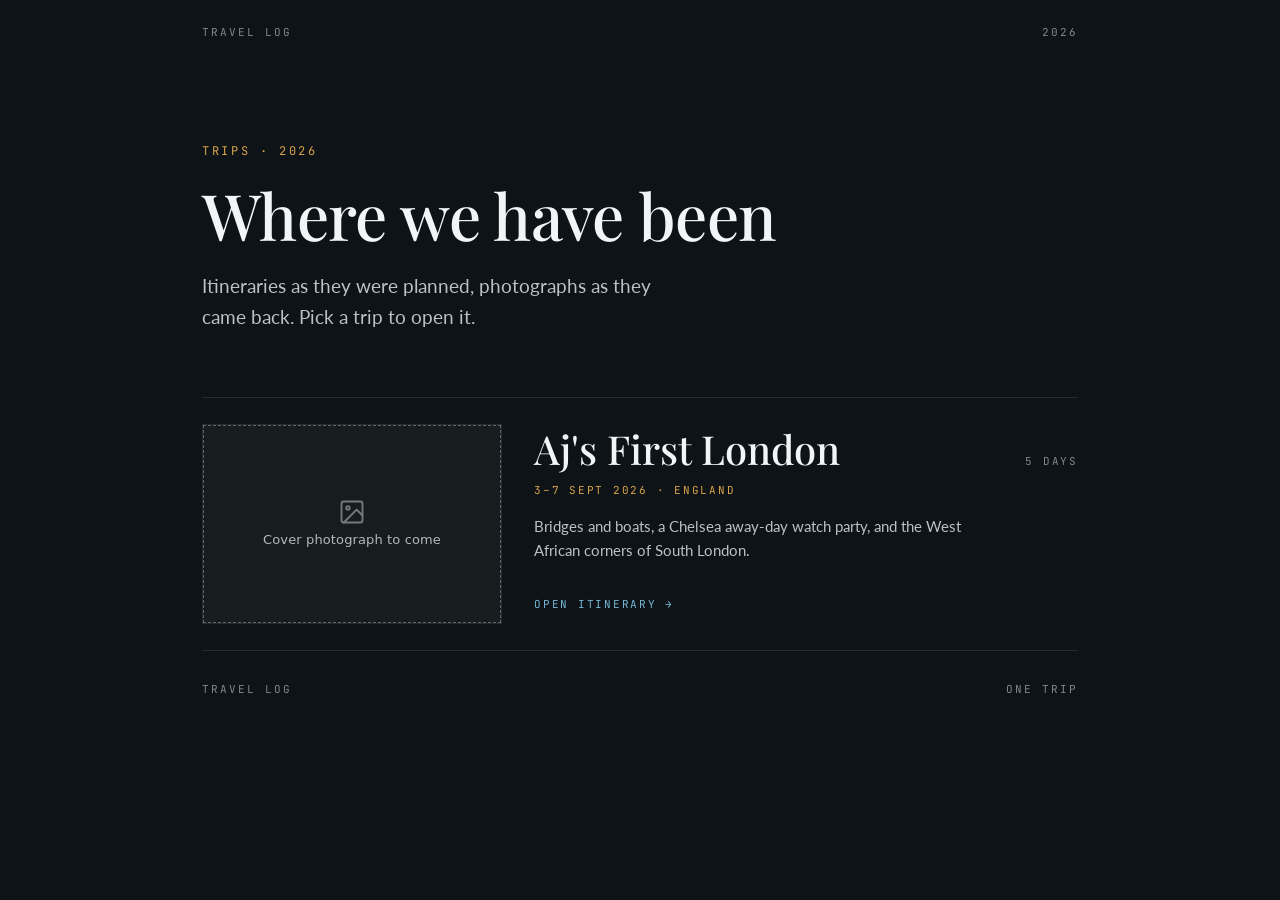
==== index.html @ f4da1992 "Travel Log: standalone site built from the Claude Design handoff Rebuilds Travel Log.dc.html as plai" ====
<!DOCTYPE html>
<html lang="en">
<head>
<meta charset="utf-8">
<meta name="viewport" content="width=device-width, initial-scale=1">
<title>Travel Log</title>
<meta name="description" content="Itineraries as they were planned, photographs as they came back.">

<meta property="og:type" content="website">
<meta property="og:title" content="Travel Log">
<meta property="og:description" content="Itineraries as they were planned, photographs as they came back.">
<meta name="twitter:card" content="summary_large_image">
<meta name="theme-color" content="#0e1317">

<link rel="preconnect" href="https://fonts.googleapis.com">
<link rel="preconnect" href="https://fonts.gstatic.com" crossorigin>
<link href="https://fonts.googleapis.com/css2?family=Playfair+Display:wght@400;500&family=Lato:wght@400;700&family=JetBrains+Mono:wght@400;500&display=swap" rel="stylesheet">
<link rel="stylesheet" href="assets/styles.css">
</head>
<body>

<div class="page">
  <div class="shell">

    <header class="topbar">
      <a class="topbar-home" href="#/">Travel log</a>
      <div>2026</div>
    </header>

    <main id="view">
      <noscript>
        <div class="noscript">
          <h1>Travel Log</h1>
          <p>This travel log needs JavaScript switched on to show the itineraries and photographs.</p>
        </div>
      </noscript>
    </main>

  </div>

  <div id="lightbox"></div>
</div>

<script src="data/trips.js"></script>
<script src="assets/app.js"></script>
</body>
</html>
---- assets/styles.css ----
/* ===========================================================================
   Travel Log — dark editorial
   Values transcribed from the Claude Design source (Travel Log.dc.html).
   =========================================================================== */

:root {
  --accent: #d8a34a;   /* amber — swap for #74b6d4 / #c98a7a / #8fae7a */
  --cols: 4;           /* photo grid columns */
  --pad: 26px;         /* day-row density: 26px airy, 16px compact */

  --ink:        #e8ecef;
  --ink-bright: #f2f5f7;
  --ink-soft:   #b9c2c9;
  --ink-mute:   #98a2aa;
  --ink-faint:  #7d888f;
  --ink-dim:    #6b757c;
  --ink-dimmer: #5b656c;
  --link:       #74b6d4;
  --rule:       #232b33;
  --rule-soft:  #1d242b;
  --bg:         #0e1317;
  --bg-raised:  #121820;

  --mono: 'JetBrains Mono', ui-monospace, SFMono-Regular, Menlo, monospace;
  --serif: 'Playfair Display', Georgia, 'Times New Roman', serif;
  --sans: Lato, 'Helvetica Neue', Helvetica, Arial, sans-serif;
}

* { box-sizing: border-box; }

html, body { margin: 0; padding: 0; background: var(--bg); }

body {
  -webkit-font-smoothing: antialiased;
  color: var(--ink);
  font-family: var(--sans);
  font-size: 17px;
  line-height: 1.6;
  text-wrap: pretty;
}

a { color: var(--link); text-decoration: none; }
a:hover { color: #a5d3e6; }

:focus-visible { outline: 2px solid var(--link); outline-offset: 3px; }

.page { min-height: 100vh; }
.shell { max-width: 940px; margin: 0 auto; padding: 0 32px; }

/* --- shared type ---------------------------------------------------------- */

.mono {
  font-family: var(--mono);
  letter-spacing: 0.18em;
  text-transform: uppercase;
}

.eyebrow {
  font-family: var(--mono);
  font-size: 12px;
  letter-spacing: 0.22em;
  text-transform: uppercase;
  color: var(--accent);
}

.display {
  margin: 0;
  font-family: var(--serif);
  font-weight: 500;
  line-height: 1.05;
  letter-spacing: -0.01em;
  color: var(--ink-bright);
}

.strip {
  display: flex;
  justify-content: space-between;
  align-items: baseline;
  gap: 24px;
  font-family: var(--mono);
  font-size: 11px;
  letter-spacing: 0.18em;
  text-transform: uppercase;
  color: var(--ink-faint);
}

/* --- top bar -------------------------------------------------------------- */

.topbar {
  display: flex;
  justify-content: space-between;
  align-items: baseline;
  padding: 24px 0;
  font-family: var(--mono);
  font-size: 11px;
  letter-spacing: 0.18em;
  text-transform: uppercase;
  color: var(--ink-faint);
}

.topbar-home { color: var(--ink-faint); cursor: pointer; }
.topbar-home:hover { color: var(--accent); }

.noscript { padding: 76px 0; }
.noscript h1 { font-family: var(--serif); font-weight: 500; font-size: 48px; color: var(--ink-bright); }

/* =====================================================================
   INDEX
   ===================================================================== */

.index-hero { padding: 76px 0 64px; }
.index-hero h1 { margin: 20px 0 0; font-size: 64px; }
.index-hero p {
  margin: 22px 0 0;
  font-size: 19px;
  line-height: 1.65;
  max-width: 44ch;
  color: var(--ink-soft);
}

.trip-card {
  display: grid;
  grid-template-columns: 300px 1fr;
  gap: 32px;
  padding: 26px 0;
  border-top: 1px solid var(--rule);
  cursor: pointer;
  color: inherit;
}
.trip-card:hover { background: var(--bg-raised); color: inherit; }

.trip-card-cover {
  position: relative;
  aspect-ratio: 3 / 2;
  min-width: 0;
  overflow: hidden;
  border: 1px solid var(--rule);
}

.trip-card-body {
  display: flex;
  flex-direction: column;
  justify-content: space-between;
  gap: 22px;
  padding: 4px 0 10px;
}

.trip-card-head {
  display: flex;
  justify-content: space-between;
  align-items: baseline;
  gap: 24px;
}
.trip-card-head h2 { margin: 0; font-size: 40px; letter-spacing: 0; }

.trip-card-length {
  font-family: var(--mono);
  font-size: 11px;
  letter-spacing: 0.16em;
  text-transform: uppercase;
  color: var(--ink-faint);
  white-space: nowrap;
}

.trip-card-dates {
  margin-top: 12px;
  font-family: var(--mono);
  font-size: 11px;
  letter-spacing: 0.16em;
  text-transform: uppercase;
  color: var(--accent);
}

.trip-card-blurb {
  margin: 14px 0 0;
  font-size: 15px;
  line-height: 1.6;
  max-width: 48ch;
  color: var(--ink-soft);
}

.trip-card-open {
  font-family: var(--mono);
  font-size: 11px;
  letter-spacing: 0.16em;
  text-transform: uppercase;
  color: var(--link);
}

.index-footer { padding: 30px 0 56px; border-top: 1px solid var(--rule); }

/* =====================================================================
   TRIP
   ===================================================================== */

.back {
  display: inline-block;
  margin-top: 26px;
  font-family: var(--mono);
  font-size: 11px;
  letter-spacing: 0.16em;
  text-transform: uppercase;
  color: var(--ink-faint);
  cursor: pointer;
}
.back:hover { color: var(--link); }

.trip-hero { padding: 60px 0 54px; }
.trip-hero .eyebrow { font-size: 13px; }
.trip-hero h1 { margin: 22px 0 0; font-size: 64px; }
.trip-hero p {
  margin: 24px 0 0;
  font-size: 19px;
  line-height: 1.65;
  max-width: 44ch;
  color: var(--ink-soft);
}

/* --- info grid ------------------------------------------------------------ */

.info-grid {
  display: grid;
  grid-template-columns: 1fr 1fr;
  border: 1px solid var(--rule);
  background: var(--bg-raised);
}

.info-cell { padding: 22px 24px 24px; }
.info-cell:nth-child(odd) { border-right: 1px solid var(--rule); }
.info-cell:nth-child(1),
.info-cell:nth-child(2) { border-bottom: 1px solid var(--rule); }

.info-label {
  font-family: var(--mono);
  font-size: 11px;
  letter-spacing: 0.18em;
  text-transform: uppercase;
  color: var(--ink-faint);
}
.info-value { margin-top: 10px; font-size: 17px; font-weight: 700; color: var(--ink-bright); }
.info-detail { margin-top: 6px; font-size: 14.5px; line-height: 1.55; color: var(--ink-mute); }

/* --- callouts ------------------------------------------------------------- */

.callout {
  display: grid;
  grid-template-columns: 44px 1fr;
  gap: 8px;
  margin-top: 14px;
  padding: 20px 24px 22px;
}
.callout:first-of-type { margin-top: 26px; }

.callout-mark { font-family: var(--mono); }
.callout-text { font-size: 16px; line-height: 1.6; color: #d9dfe4; }
.callout-text strong { color: var(--ink-bright); }

.callout--fix { border: 1px solid #4a3a14; background: #1e1809; }
.callout--fix .callout-mark { font-size: 12px; letter-spacing: 0.14em; color: var(--accent); padding-top: 3px; }

.callout--note { border: 1px solid #23414c; background: #0d1a20; }
.callout--note .callout-mark { font-size: 15px; color: var(--link); padding-top: 1px; }

.callout--warn { border: 1px solid #43262a; background: #1c1214; }
.callout--warn .callout-mark { font-size: 15px; color: #d98a86; padding-top: 1px; }

/* --- day nav -------------------------------------------------------------- */

.day-nav {
  display: flex;
  flex-wrap: wrap;
  gap: 12px 44px;
  margin: 56px 0 0;
  padding: 22px 0;
  border-top: 1px solid var(--rule);
  border-bottom: 1px solid var(--rule);
}

.day-nav a { text-decoration: none; }
.day-nav a:hover { color: var(--link); }

.day-nav-label {
  font-family: var(--mono);
  font-size: 12px;
  letter-spacing: 0.16em;
  text-transform: uppercase;
  color: var(--ink-faint);
}
.day-nav-title { margin-top: 5px; font-size: 16px; font-weight: 700; color: var(--ink); }

.day-nav-item--pending { cursor: default; }
.day-nav-item--pending .day-nav-label { color: var(--ink-dimmer); }
.day-nav-item--pending .day-nav-title { color: var(--ink-dim); }

/* --- a written day -------------------------------------------------------- */

.day { padding: 64px 0 0; scroll-margin-top: 24px; }

.day-head {
  display: flex;
  justify-content: space-between;
  align-items: baseline;
  gap: 24px;
  font-family: var(--mono);
  font-size: 13px;
  letter-spacing: 0.16em;
  text-transform: uppercase;
}
.day-counter { color: var(--accent); }
.day-date { color: var(--ink-faint); letter-spacing: 0.08em; text-transform: none; }

.day h2 { margin: 16px 0 0; font-family: var(--serif); font-weight: 500; font-size: 42px; line-height: 1.1; color: var(--ink-bright); }
.day-lede { margin: 18px 0 0; font-size: 17px; line-height: 1.65; max-width: 46ch; color: var(--ink-soft); }

.day-rows { margin-top: 22px; }

.row {
  display: grid;
  grid-template-columns: 88px 1fr;
  gap: 28px;
  padding: var(--pad) 0;
  border-top: 1px solid var(--rule-soft);
}
.row:last-child { border-bottom: 1px solid var(--rule-soft); }

.row-time {
  font-family: var(--mono);
  font-size: 14px;
  line-height: 1.35;
  color: var(--link);
  padding-top: 3px;
}
.row-title { font-size: 18px; font-weight: 700; color: var(--ink-bright); }
.row-body { margin-top: 10px; font-size: 16px; line-height: 1.6; color: var(--ink-soft); }
.row-address { margin-top: 12px; font-family: var(--mono); font-size: 14px; color: var(--ink-faint); }

.chip {
  display: inline-block;
  margin-right: 10px;
  padding: 3px 8px;
  border-radius: 3px;
  font-family: var(--mono);
  font-size: 11px;
  letter-spacing: 0.12em;
  text-transform: uppercase;
  vertical-align: 2px;
}
.chip:has(+ .chip) { margin-right: 8px; }

.chip--grey  { background: #1c2329; color: #9aa4ab; }
.chip--blue  { background: #12222b; color: var(--link); }
.chip--amber { background: #221b0e; color: var(--accent); }

/* --- days still to come --------------------------------------------------- */

.day--pending { padding: 64px 0 40px; }
.day--pending .day-counter { color: var(--ink-faint); }
.day--pending h2 { color: var(--ink-dim); }
.day--pending .day-lede { color: var(--ink-faint); }

/* --- photographs ---------------------------------------------------------- */

.photos-intro { padding: 40px 0 34px; border-top: 1px solid var(--rule); }
.photos-intro h2 { margin: 16px 0 0; font-family: var(--serif); font-weight: 500; font-size: 42px; line-height: 1.05; color: var(--ink-bright); }
.photos-intro p { margin: 14px 0 0; font-size: 16px; line-height: 1.6; max-width: 46ch; color: var(--ink-soft); }

.photo-grid {
  display: grid;
  grid-template-columns: repeat(var(--cols), minmax(0, 1fr));
  gap: 12px;
  padding-bottom: 44px;
}

.photo-cell {
  position: relative;
  aspect-ratio: 1 / 1;
  min-width: 0;
  overflow: hidden;
  border: 1px solid var(--rule);
}

.trip-footer { padding: 28px 0 56px; border-top: 1px solid var(--rule); }

/* =====================================================================
   FRAMES — filled and empty
   The empty state reproduces <image-slot>'s placeholder: a soft grey
   wash, a dashed ring in the inherited text colour, a picture glyph and
   a caption.
   ===================================================================== */

.frame { position: absolute; inset: 0; overflow: hidden; background: rgba(127, 127, 127, 0.08); }

.frame img {
  width: 100%;
  height: 100%;
  object-fit: cover;
  display: block;
}

.frame--filled { cursor: zoom-in; }

.frame-ring {
  position: absolute;
  inset: 0;
  pointer-events: none;
  border: 1.5px dashed currentColor;
  opacity: 0.35;
}

.frame-empty {
  position: absolute;
  inset: 0;
  display: flex;
  flex-direction: column;
  align-items: center;
  justify-content: center;
  gap: 6px;
  text-align: center;
  padding: 12px;
  user-select: none;
  font: 13px/1.3 system-ui, -apple-system, sans-serif;
}
.frame-empty svg { opacity: 0.45; }
.frame-empty .cap { max-width: 90%; font-weight: 500; letter-spacing: 0.01em; opacity: 0.75; }

/* =====================================================================
   LIGHTBOX
   ===================================================================== */

@keyframes lbin { from { opacity: 0 } to { opacity: 1 } }
@keyframes lbphoto { from { opacity: 0; transform: scale(0.985) } to { opacity: 1; transform: none } }

.lb {
  position: fixed;
  inset: 0;
  z-index: 80;
  background: #080b0dfa;
  display: grid;
  /* minmax(0, 1fr), not 1fr: a plain 1fr track keeps an automatic minimum
     and grows to fit an oversized photograph, so nothing ever clamps. */
  grid-template-rows: minmax(0, 1fr) auto;
  animation: lbin 0.2s ease-out;
}

.lb-stage {
  position: relative;
  display: grid;
  place-items: center;
  padding: 56px 84px 20px;
  min-height: 0;
}

/* The holder takes the full stage area on purpose: a percentage max-height
   on the photograph only resolves against a parent with a definite height.
   With an auto-height wrapper a tall portrait photograph ignores the clamp
   and spills over the caption bar. */
.lb-holder {
  display: grid;
  place-items: center;
  width: 100%;
  height: 100%;
  min-height: 0;
}

.lb-holder img {
  max-width: 100%;
  max-height: 100%;
  /* A grid item's automatic minimum size is its intrinsic size, and that
     beats max-height — without these a tall photograph renders full height. */
  min-width: 0;
  min-height: 0;
  object-fit: contain;
  display: block;
  box-shadow: 0 30px 90px rgba(0, 0, 0, 0.6);
  animation: lbphoto 0.28s ease-out;
}

.lb-nav {
  position: absolute;
  top: 50%;
  transform: translateY(-50%);
  width: 52px;
  height: 52px;
  display: grid;
  place-items: center;
  background: none;
  border: 0;
  cursor: pointer;
  color: #c8d0d6;
  opacity: 0.6;
}
.lb-nav:hover { opacity: 1; }
.lb-prev { left: 18px; }
.lb-next { right: 18px; }

.lb-close {
  position: absolute;
  right: 22px;
  top: 18px;
  width: 40px;
  height: 40px;
  display: grid;
  place-items: center;
  background: none;
  border: 0;
  cursor: pointer;
  color: #c8d0d6;
  opacity: 0.6;
  font-family: var(--sans);
  font-size: 22px;
  line-height: 1;
}
.lb-close:hover { opacity: 1; }

.lb-bar {
  display: flex;
  justify-content: space-between;
  align-items: baseline;
  gap: 24px;
  padding: 0 84px 40px;
  font-family: var(--mono);
  font-size: 11px;
  letter-spacing: 0.18em;
  text-transform: uppercase;
}
.lb-caption { color: #c8d0d6; }
.lb-counter { color: var(--ink-faint); letter-spacing: 0.14em; }

body.lb-open { overflow: hidden; }

/* =====================================================================
   NARROWER SCREENS
   The design was drawn at 940px. Below that the same language holds —
   the type steps down and the two-column blocks stack.
   ===================================================================== */

@media (max-width: 900px) {
  .shell { padding: 0 24px; }

  .index-hero h1,
  .trip-hero h1 { font-size: 48px; }

  .trip-card { grid-template-columns: 260px 1fr; gap: 24px; }
  .trip-card-head h2 { font-size: 32px; }

  .day h2, .photos-intro h2 { font-size: 34px; }
  .day-nav { gap: 12px 32px; }
}

@media (max-width: 720px) {
  body { font-size: 16px; }

  .index-hero { padding: 56px 0 44px; }
  .index-hero h1,
  .trip-hero h1 { font-size: 38px; }
  .index-hero p,
  .trip-hero p { font-size: 17px; }

  .trip-card { grid-template-columns: 1fr; gap: 18px; }
  .trip-card-head { flex-direction: column; align-items: flex-start; gap: 8px; }
  .trip-card-head h2 { font-size: 30px; }

  .trip-hero { padding: 44px 0 40px; }

  .info-grid { grid-template-columns: 1fr; }
  .info-cell { border-right: 0 !important; border-bottom: 1px solid var(--rule); }
  .info-cell:last-child { border-bottom: 0; }

  .callout { grid-template-columns: 28px 1fr; padding: 18px 18px 20px; }

  .day { padding: 48px 0 0; }
  .day h2, .photos-intro h2 { font-size: 28px; }

  .row { grid-template-columns: 1fr; gap: 10px; }
  .row-time { padding-top: 0; }

  .photo-grid { grid-template-columns: repeat(2, minmax(0, 1fr)); }

  .lb-stage { padding: 56px 20px 16px; }
  .lb-bar { padding: 0 20px 28px; }
  .lb-prev { left: 2px; }
  .lb-next { right: 2px; }
}

@media (prefers-reduced-motion: reduce) {
  .lb, .lb-holder img { animation: none; }
  * { scroll-behavior: auto !important; }
}
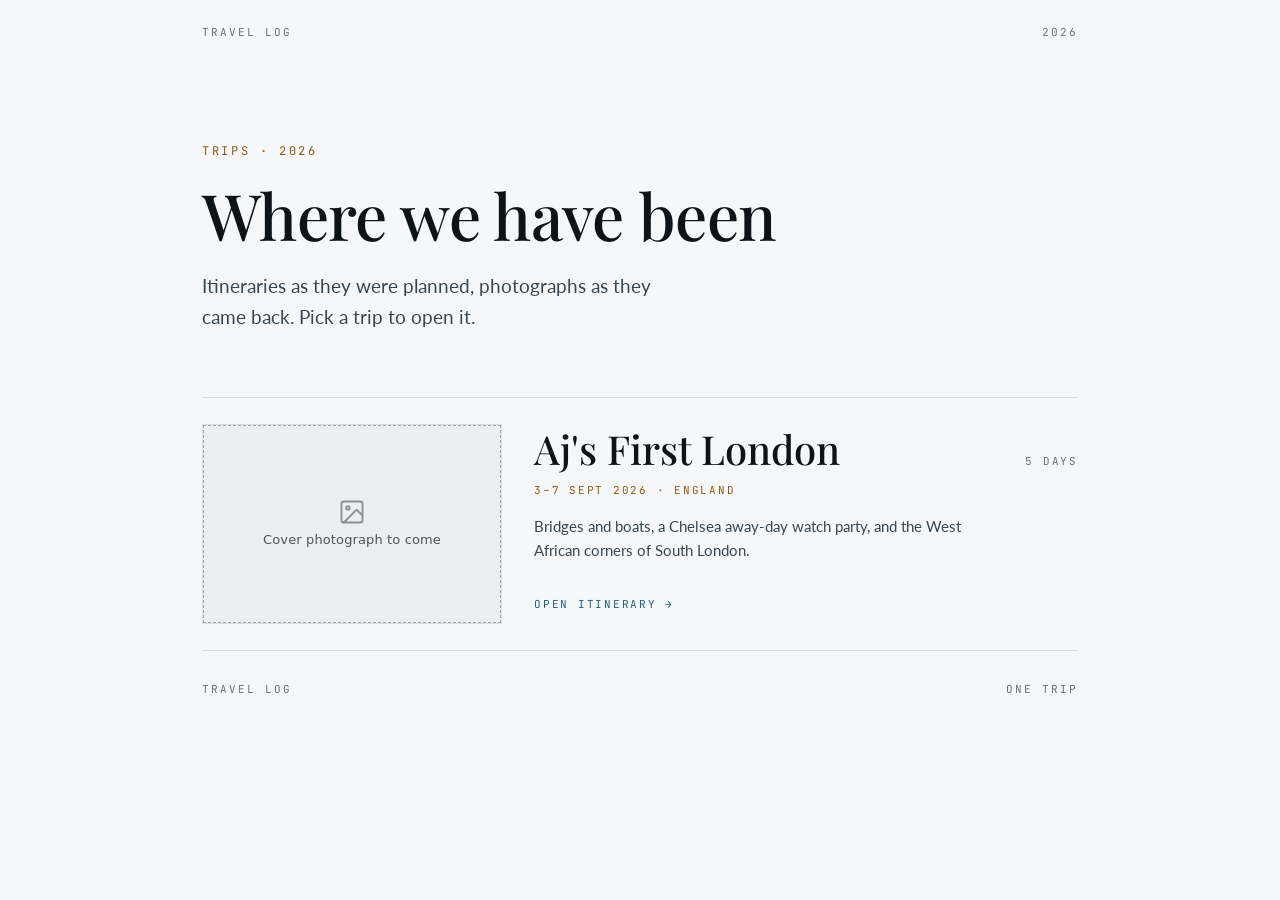
==== commit 20a30b4c: "Travel Log: follow the reader's system colour scheme The site was dark only, which reads harshly on " ====
--- a/index.html
+++ b/index.html
@@ -10,7 +10,8 @@
 <meta property="og:title" content="Travel Log">
 <meta property="og:description" content="Itineraries as they were planned, photographs as they came back.">
 <meta name="twitter:card" content="summary_large_image">
-<meta name="theme-color" content="#0e1317">
+<meta name="theme-color" content="#f5f7f8" media="(prefers-color-scheme: light)">
+<meta name="theme-color" content="#0e1317" media="(prefers-color-scheme: dark)">
 
 <link rel="preconnect" href="https://fonts.googleapis.com">
 <link rel="preconnect" href="https://fonts.gstatic.com" crossorigin>
--- a/assets/styles.css
+++ b/assets/styles.css
@@ -1,29 +1,92 @@
 /* ===========================================================================
-   Travel Log — dark editorial
+   Travel Log — editorial, in daylight and after dark
    Values transcribed from the Claude Design source (Travel Log.dc.html).
+
+   THEME
+   The page follows the reader's system setting: :root carries the light
+   palette, and the prefers-color-scheme block below restates the same token
+   names in the original dark values. Nothing outside these two blocks names
+   a colour directly — style through the tokens and both themes stay in step.
    =========================================================================== */
 
 :root {
-  --accent: #d8a34a;   /* amber — swap for #74b6d4 / #c98a7a / #8fae7a */
+  color-scheme: light dark;
+
   --cols: 4;           /* photo grid columns */
   --pad: 26px;         /* day-row density: 26px airy, 16px compact */
-
-  --ink:        #e8ecef;
-  --ink-bright: #f2f5f7;
-  --ink-soft:   #b9c2c9;
-  --ink-mute:   #98a2aa;
-  --ink-faint:  #7d888f;
-  --ink-dim:    #6b757c;
-  --ink-dimmer: #5b656c;
-  --link:       #74b6d4;
-  --rule:       #232b33;
-  --rule-soft:  #1d242b;
-  --bg:         #0e1317;
-  --bg-raised:  #121820;
 
   --mono: 'JetBrains Mono', ui-monospace, SFMono-Regular, Menlo, monospace;
   --serif: 'Playfair Display', Georgia, 'Times New Roman', serif;
   --sans: Lato, 'Helvetica Neue', Helvetica, Arial, sans-serif;
+
+  /* The lightbox keeps its own near-black ground in both themes — a
+     photograph is judged against dark, whatever the rest of the page is. */
+  --lb-ground:  #080b0dfa;
+  --lb-fg:      #c8d0d6;
+  --lb-fg-dim:  #8b959c;
+
+  /* ---- light: printed paper, cool neutral, ink-on-stock ---- */
+  --accent:     #8a5d18;   /* amber, darkened to hold on paper */
+  --ink:        #1a2126;
+  --ink-bright: #0d1317;
+  --ink-soft:   #3a464f;
+  --ink-mute:   #4f5c65;
+  --ink-faint:  #64717a;
+  --ink-dim:    #77838b;
+  --ink-dimmer: #8c979e;
+  --link:       #1d6484;
+  --link-hover: #124f6b;
+  --rule:       #d7dee2;
+  --rule-soft:  #e6ebee;
+  --bg:         #f5f7f8;
+  --bg-raised:  #ffffff;
+
+  --callout-fg:      #3a464f;
+  --callout-fix-bg:  #fbf6e8;
+  --callout-fix-rule:#e3d3a4;
+  --callout-note-bg: #eef6fa;
+  --callout-note-rule:#bcd7e2;
+  --callout-warn-bg: #fcefee;
+  --callout-warn-rule:#e6c6c3;
+  --callout-warn-mark:#a4423b;
+
+  --chip-grey-bg:  #e5eaed;
+  --chip-grey-fg:  #56636b;
+  --chip-blue-bg:  #e0eef5;
+  --chip-amber-bg: #f7edd9;
+}
+
+@media (prefers-color-scheme: dark) {
+  :root {
+    --accent:     #d8a34a;   /* amber — swap for #74b6d4 / #c98a7a / #8fae7a */
+    --ink:        #e8ecef;
+    --ink-bright: #f2f5f7;
+    --ink-soft:   #b9c2c9;
+    --ink-mute:   #98a2aa;
+    --ink-faint:  #7d888f;
+    --ink-dim:    #6b757c;
+    --ink-dimmer: #5b656c;
+    --link:       #74b6d4;
+    --link-hover: #a5d3e6;
+    --rule:       #232b33;
+    --rule-soft:  #1d242b;
+    --bg:         #0e1317;
+    --bg-raised:  #121820;
+
+    --callout-fg:      #d9dfe4;
+    --callout-fix-bg:  #1e1809;
+    --callout-fix-rule:#4a3a14;
+    --callout-note-bg: #0d1a20;
+    --callout-note-rule:#23414c;
+    --callout-warn-bg: #1c1214;
+    --callout-warn-rule:#43262a;
+    --callout-warn-mark:#d98a86;
+
+    --chip-grey-bg:  #1c2329;
+    --chip-grey-fg:  #9aa4ab;
+    --chip-blue-bg:  #12222b;
+    --chip-amber-bg: #221b0e;
+  }
 }
 
 * { box-sizing: border-box; }
@@ -40,7 +103,7 @@
 }
 
 a { color: var(--link); text-decoration: none; }
-a:hover { color: #a5d3e6; }
+a:hover { color: var(--link-hover); }
 
 :focus-visible { outline: 2px solid var(--link); outline-offset: 3px; }
 
@@ -226,9 +289,13 @@
 }
 
 .info-cell { padding: 22px 24px 24px; }
-.info-cell:nth-child(odd) { border-right: 1px solid var(--rule); }
-.info-cell:nth-child(1),
-.info-cell:nth-child(2) { border-bottom: 1px solid var(--rule); }
+.info-cell:nth-child(odd):not(:last-child) { border-right: 1px solid var(--rule); }
+.info-cell:not(:nth-last-child(-n+2)) { border-bottom: 1px solid var(--rule); }
+/* an odd number of cells: the last one spans the full row instead of leaving a gap */
+.info-cell:last-child:nth-child(odd) {
+  grid-column: 1 / -1;
+  border-top: 1px solid var(--rule);
+}
 
 .info-label {
   font-family: var(--mono);
@@ -252,17 +319,17 @@
 .callout:first-of-type { margin-top: 26px; }
 
 .callout-mark { font-family: var(--mono); }
-.callout-text { font-size: 16px; line-height: 1.6; color: #d9dfe4; }
+.callout-text { font-size: 16px; line-height: 1.6; color: var(--callout-fg); }
 .callout-text strong { color: var(--ink-bright); }
 
-.callout--fix { border: 1px solid #4a3a14; background: #1e1809; }
+.callout--fix { border: 1px solid var(--callout-fix-rule); background: var(--callout-fix-bg); }
 .callout--fix .callout-mark { font-size: 12px; letter-spacing: 0.14em; color: var(--accent); padding-top: 3px; }
 
-.callout--note { border: 1px solid #23414c; background: #0d1a20; }
+.callout--note { border: 1px solid var(--callout-note-rule); background: var(--callout-note-bg); }
 .callout--note .callout-mark { font-size: 15px; color: var(--link); padding-top: 1px; }
 
-.callout--warn { border: 1px solid #43262a; background: #1c1214; }
-.callout--warn .callout-mark { font-size: 15px; color: #d98a86; padding-top: 1px; }
+.callout--warn { border: 1px solid var(--callout-warn-rule); background: var(--callout-warn-bg); }
+.callout--warn .callout-mark { font-size: 15px; color: var(--callout-warn-mark); padding-top: 1px; }
 
 /* --- day nav -------------------------------------------------------------- */
 
@@ -347,9 +414,9 @@
 }
 .chip:has(+ .chip) { margin-right: 8px; }
 
-.chip--grey  { background: #1c2329; color: #9aa4ab; }
-.chip--blue  { background: #12222b; color: var(--link); }
-.chip--amber { background: #221b0e; color: var(--accent); }
+.chip--grey  { background: var(--chip-grey-bg); color: var(--chip-grey-fg); }
+.chip--blue  { background: var(--chip-blue-bg); color: var(--link); }
+.chip--amber { background: var(--chip-amber-bg); color: var(--accent); }
 
 /* --- days still to come --------------------------------------------------- */
 
@@ -434,7 +501,7 @@
   position: fixed;
   inset: 0;
   z-index: 80;
-  background: #080b0dfa;
+  background: var(--lb-ground);
   display: grid;
   /* minmax(0, 1fr), not 1fr: a plain 1fr track keeps an automatic minimum
      and grows to fit an oversized photograph, so nothing ever clamps. */
@@ -486,7 +553,7 @@
   background: none;
   border: 0;
   cursor: pointer;
-  color: #c8d0d6;
+  color: var(--lb-fg);
   opacity: 0.6;
 }
 .lb-nav:hover { opacity: 1; }
@@ -504,7 +571,7 @@
   background: none;
   border: 0;
   cursor: pointer;
-  color: #c8d0d6;
+  color: var(--lb-fg);
   opacity: 0.6;
   font-family: var(--sans);
   font-size: 22px;
@@ -523,8 +590,8 @@
   letter-spacing: 0.18em;
   text-transform: uppercase;
 }
-.lb-caption { color: #c8d0d6; }
-.lb-counter { color: var(--ink-faint); letter-spacing: 0.14em; }
+.lb-caption { color: var(--lb-fg); }
+.lb-counter { color: var(--lb-fg-dim); letter-spacing: 0.14em; }
 
 body.lb-open { overflow: hidden; }
 
@@ -563,8 +630,12 @@
   .trip-hero { padding: 44px 0 40px; }
 
   .info-grid { grid-template-columns: 1fr; }
-  .info-cell { border-right: 0 !important; border-bottom: 1px solid var(--rule); }
-  .info-cell:last-child { border-bottom: 0; }
+  .info-cell {
+    border-right: 0 !important;
+    border-top: 0 !important;
+    border-bottom: 1px solid var(--rule) !important;
+  }
+  .info-cell:last-child { border-bottom: 0 !important; }
 
   .callout { grid-template-columns: 28px 1fr; padding: 18px 18px 20px; }
 
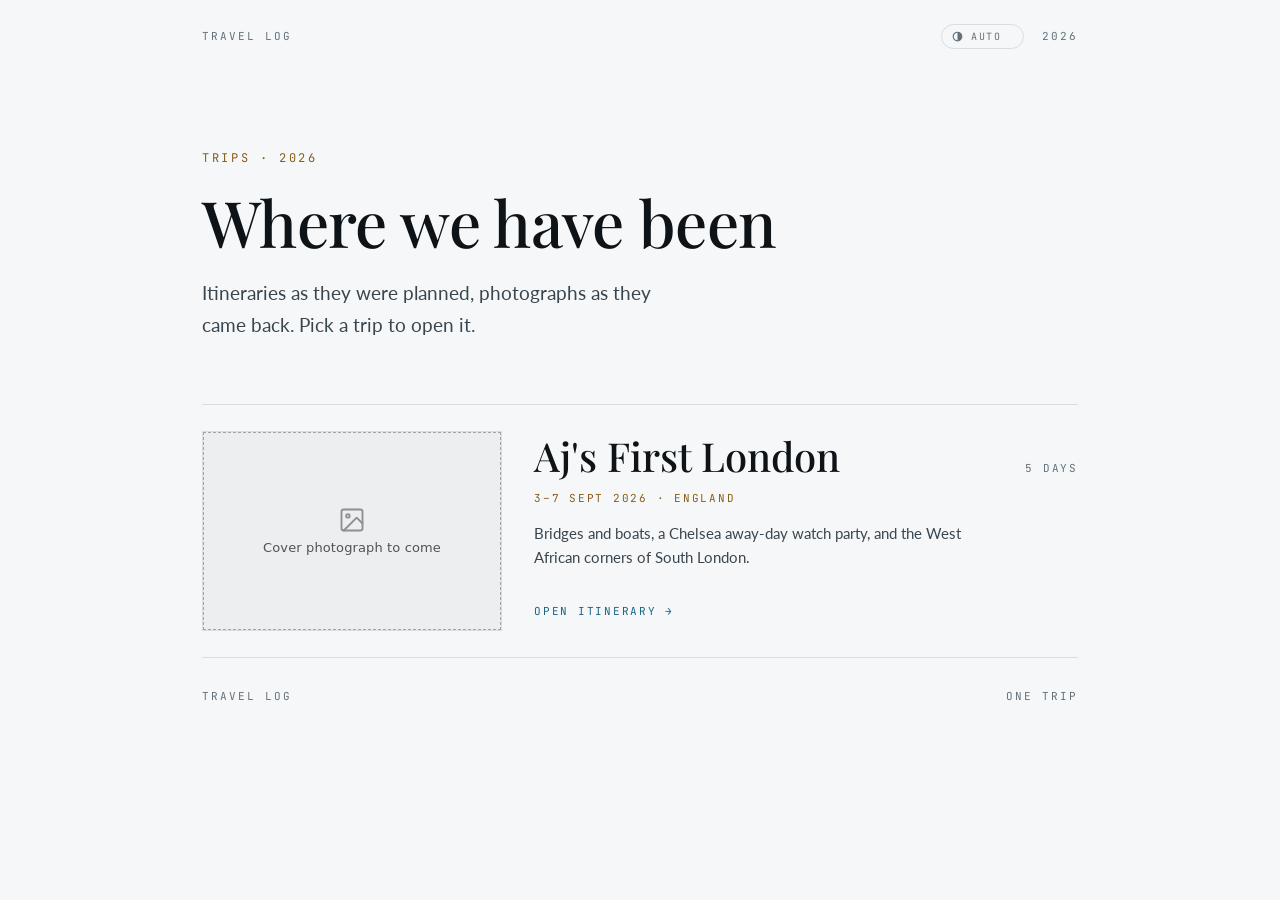
==== commit 66b75569: "Travel Log: add a topbar control for choosing the colour theme Following the system setting is the r" ====
--- a/index.html
+++ b/index.html
@@ -13,6 +13,19 @@
 <meta name="theme-color" content="#f5f7f8" media="(prefers-color-scheme: light)">
 <meta name="theme-color" content="#0e1317" media="(prefers-color-scheme: dark)">
 
+<script>
+/* Runs before first paint so a saved theme never flashes the wrong way.
+   The topbar control in assets/app.js writes the same key. */
+(function () {
+  try {
+    var saved = localStorage.getItem('travellog-theme');
+    if (saved === 'light' || saved === 'dark') {
+      document.documentElement.setAttribute('data-theme', saved);
+    }
+  } catch (e) {}
+})();
+</script>
+
 <link rel="preconnect" href="https://fonts.googleapis.com">
 <link rel="preconnect" href="https://fonts.gstatic.com" crossorigin>
 <link href="https://fonts.googleapis.com/css2?family=Playfair+Display:wght@400;500&family=Lato:wght@400;700&family=JetBrains+Mono:wght@400;500&display=swap" rel="stylesheet">
@@ -25,7 +38,18 @@
 
     <header class="topbar">
       <a class="topbar-home" href="#/">Travel log</a>
-      <div>2026</div>
+      <div class="topbar-end">
+        <button type="button" id="theme-toggle" class="theme-toggle" data-state="auto"
+                aria-label="Colour theme: auto. Activate to change.">
+          <svg class="theme-icon" viewBox="0 0 16 16" aria-hidden="true" focusable="false">
+            <circle class="ti-ring" cx="8" cy="8" r="5.3"/>
+            <path class="ti-fill ti-half" d="M8 2.7a5.3 5.3 0 0 1 0 10.6z"/>
+            <circle class="ti-fill ti-full" cx="8" cy="8" r="5.3"/>
+          </svg>
+          <span class="theme-label">Auto</span>
+        </button>
+        <div>2026</div>
+      </div>
     </header>
 
     <main id="view">
--- a/assets/styles.css
+++ b/assets/styles.css
@@ -3,10 +3,15 @@
    Values transcribed from the Claude Design source (Travel Log.dc.html).
 
    THEME
-   The page follows the reader's system setting: :root carries the light
-   palette, and the prefers-color-scheme block below restates the same token
-   names in the original dark values. Nothing outside these two blocks names
-   a colour directly — style through the tokens and both themes stay in step.
+   Every colour is declared once, as light-dark(light, dark), and resolves
+   against the root color-scheme. Left alone that is "light dark", so the
+   reader's system setting decides — macOS Auto included, which turns the
+   site over at dusk on its own.
+
+   The topbar control writes data-theme on <html>, and the two rules under
+   the palette flip color-scheme to match. That is the whole override: every
+   light-dark() pair below re-resolves against it, so a manual choice needs
+   no second copy of the palette to keep in step.
    =========================================================================== */
 
 :root {
@@ -25,67 +30,72 @@
   --lb-fg:      #c8d0d6;
   --lb-fg-dim:  #8b959c;
 
-  /* ---- light: printed paper, cool neutral, ink-on-stock ---- */
-  --accent:     #8a5d18;   /* amber, darkened to hold on paper */
-  --ink:        #1a2126;
-  --ink-bright: #0d1317;
-  --ink-soft:   #3a464f;
-  --ink-mute:   #4f5c65;
-  --ink-faint:  #64717a;
-  --ink-dim:    #77838b;
-  --ink-dimmer: #8c979e;
-  --link:       #1d6484;
-  --link-hover: #124f6b;
-  --rule:       #d7dee2;
-  --rule-soft:  #e6ebee;
-  --bg:         #f5f7f8;
-  --bg-raised:  #ffffff;
-
-  --callout-fg:      #3a464f;
-  --callout-fix-bg:  #fbf6e8;
-  --callout-fix-rule:#e3d3a4;
-  --callout-note-bg: #eef6fa;
-  --callout-note-rule:#bcd7e2;
-  --callout-warn-bg: #fcefee;
-  --callout-warn-rule:#e6c6c3;
-  --callout-warn-mark:#a4423b;
-
-  --chip-grey-bg:  #e5eaed;
-  --chip-grey-fg:  #56636b;
-  --chip-blue-bg:  #e0eef5;
-  --chip-amber-bg: #f7edd9;
-}
-
-@media (prefers-color-scheme: dark) {
+  /*                          light      dark        */
+  --accent:     light-dark(#8a5d18,  #d8a34a);  /* amber, darkened for paper */
+  --ink:        light-dark(#1a2126,  #e8ecef);
+  --ink-bright: light-dark(#0d1317,  #f2f5f7);
+  --ink-soft:   light-dark(#3a464f,  #b9c2c9);
+  --ink-mute:   light-dark(#4f5c65,  #98a2aa);
+  --ink-faint:  light-dark(#64717a,  #7d888f);
+  --ink-dim:    light-dark(#77838b,  #6b757c);
+  --ink-dimmer: light-dark(#8c979e,  #5b656c);
+  --link:       light-dark(#1d6484,  #74b6d4);
+  --link-hover: light-dark(#124f6b,  #a5d3e6);
+  --rule:       light-dark(#d7dee2,  #232b33);
+  --rule-soft:  light-dark(#e6ebee,  #1d242b);
+  --bg:         light-dark(#f5f7f8,  #0e1317);
+  --bg-raised:  light-dark(#ffffff,  #121820);
+
+  --callout-fg:        light-dark(#3a464f, #d9dfe4);
+  --callout-fix-bg:    light-dark(#fbf6e8, #1e1809);
+  --callout-fix-rule:  light-dark(#e3d3a4, #4a3a14);
+  --callout-note-bg:   light-dark(#eef6fa, #0d1a20);
+  --callout-note-rule: light-dark(#bcd7e2, #23414c);
+  --callout-warn-bg:   light-dark(#fcefee, #1c1214);
+  --callout-warn-rule: light-dark(#e6c6c3, #43262a);
+  --callout-warn-mark: light-dark(#a4423b, #d98a86);
+
+  --chip-grey-bg:  light-dark(#e5eaed, #1c2329);
+  --chip-grey-fg:  light-dark(#56636b, #9aa4ab);
+  --chip-blue-bg:  light-dark(#e0eef5, #12222b);
+  --chip-amber-bg: light-dark(#f7edd9, #221b0e);
+}
+
+/* The manual override, written by the topbar control. */
+:root[data-theme="light"] { color-scheme: light; }
+:root[data-theme="dark"]  { color-scheme: dark; }
+
+/* Browsers predating light-dark() (pre-2024) would resolve every token above
+   to nothing, so restate the light palette flat for them. Modern browsers
+   skip this block entirely — it is the fallback, never the live value. */
+@supports not (color: light-dark(#000, #fff)) {
   :root {
-    --accent:     #d8a34a;   /* amber — swap for #74b6d4 / #c98a7a / #8fae7a */
-    --ink:        #e8ecef;
-    --ink-bright: #f2f5f7;
-    --ink-soft:   #b9c2c9;
-    --ink-mute:   #98a2aa;
-    --ink-faint:  #7d888f;
-    --ink-dim:    #6b757c;
-    --ink-dimmer: #5b656c;
-    --link:       #74b6d4;
-    --link-hover: #a5d3e6;
-    --rule:       #232b33;
-    --rule-soft:  #1d242b;
-    --bg:         #0e1317;
-    --bg-raised:  #121820;
-
-    --callout-fg:      #d9dfe4;
-    --callout-fix-bg:  #1e1809;
-    --callout-fix-rule:#4a3a14;
-    --callout-note-bg: #0d1a20;
-    --callout-note-rule:#23414c;
-    --callout-warn-bg: #1c1214;
-    --callout-warn-rule:#43262a;
-    --callout-warn-mark:#d98a86;
-
-    --chip-grey-bg:  #1c2329;
-    --chip-grey-fg:  #9aa4ab;
-    --chip-blue-bg:  #12222b;
-    --chip-amber-bg: #221b0e;
+    --accent: #8a5d18;
+    --ink: #1a2126;
+    --ink-bright: #0d1317;
+    --ink-soft: #3a464f;
+    --ink-mute: #4f5c65;
+    --ink-faint: #64717a;
+    --ink-dim: #77838b;
+    --ink-dimmer: #8c979e;
+    --link: #1d6484;
+    --link-hover: #124f6b;
+    --rule: #d7dee2;
+    --rule-soft: #e6ebee;
+    --bg: #f5f7f8;
+    --bg-raised: #ffffff;
+    --callout-fg: #3a464f;
+    --callout-fix-bg: #fbf6e8;
+    --callout-fix-rule: #e3d3a4;
+    --callout-note-bg: #eef6fa;
+    --callout-note-rule: #bcd7e2;
+    --callout-warn-bg: #fcefee;
+    --callout-warn-rule: #e6c6c3;
+    --callout-warn-mark: #a4423b;
+    --chip-grey-bg: #e5eaed;
+    --chip-grey-fg: #56636b;
+    --chip-blue-bg: #e0eef5;
+    --chip-amber-bg: #f7edd9;
   }
 }
 
@@ -152,7 +162,7 @@
 .topbar {
   display: flex;
   justify-content: space-between;
-  align-items: baseline;
+  align-items: center;
   padding: 24px 0;
   font-family: var(--mono);
   font-size: 11px;
@@ -163,6 +173,45 @@
 
 .topbar-home { color: var(--ink-faint); cursor: pointer; }
 .topbar-home:hover { color: var(--accent); }
+
+.topbar-end { display: flex; align-items: center; gap: 18px; }
+
+/* The theme control reads as a brightness dial rather than a switch: the
+   ring is the constant, and how much of it is filled is the setting. */
+.theme-toggle {
+  display: inline-flex;
+  align-items: center;
+  gap: 7px;
+  padding: 5px 11px 5px 9px;
+  background: none;
+  border: 1px solid var(--rule);
+  border-radius: 999px;
+  cursor: pointer;
+  font-family: var(--mono);
+  font-size: 10px;
+  letter-spacing: 0.16em;
+  text-transform: uppercase;
+  color: var(--ink-faint);
+  transition: color 0.15s ease, border-color 0.15s ease;
+}
+.theme-toggle:hover { color: var(--accent); border-color: var(--ink-dimmer); }
+.theme-toggle:focus-visible { outline: 2px solid var(--link); outline-offset: 3px; }
+
+.theme-icon { display: block; width: 13px; height: 13px; }
+.theme-icon .ti-ring { fill: none; stroke: currentColor; stroke-width: 1.4; }
+.theme-icon .ti-fill { fill: currentColor; }
+
+.theme-toggle[data-state="light"] .ti-half,
+.theme-toggle[data-state="light"] .ti-full { display: none; }
+.theme-toggle[data-state="auto"]  .ti-full { display: none; }
+.theme-toggle[data-state="dark"]  .ti-half { display: none; }
+
+/* Fixed width so cycling the label does not shuffle the topbar. */
+.theme-label { min-width: 4.1em; text-align: left; }
+
+@media (prefers-reduced-motion: reduce) {
+  .theme-toggle { transition: none; }
+}
 
 .noscript { padding: 76px 0; }
 .noscript h1 { font-family: var(--serif); font-weight: 500; font-size: 48px; color: var(--ink-bright); }
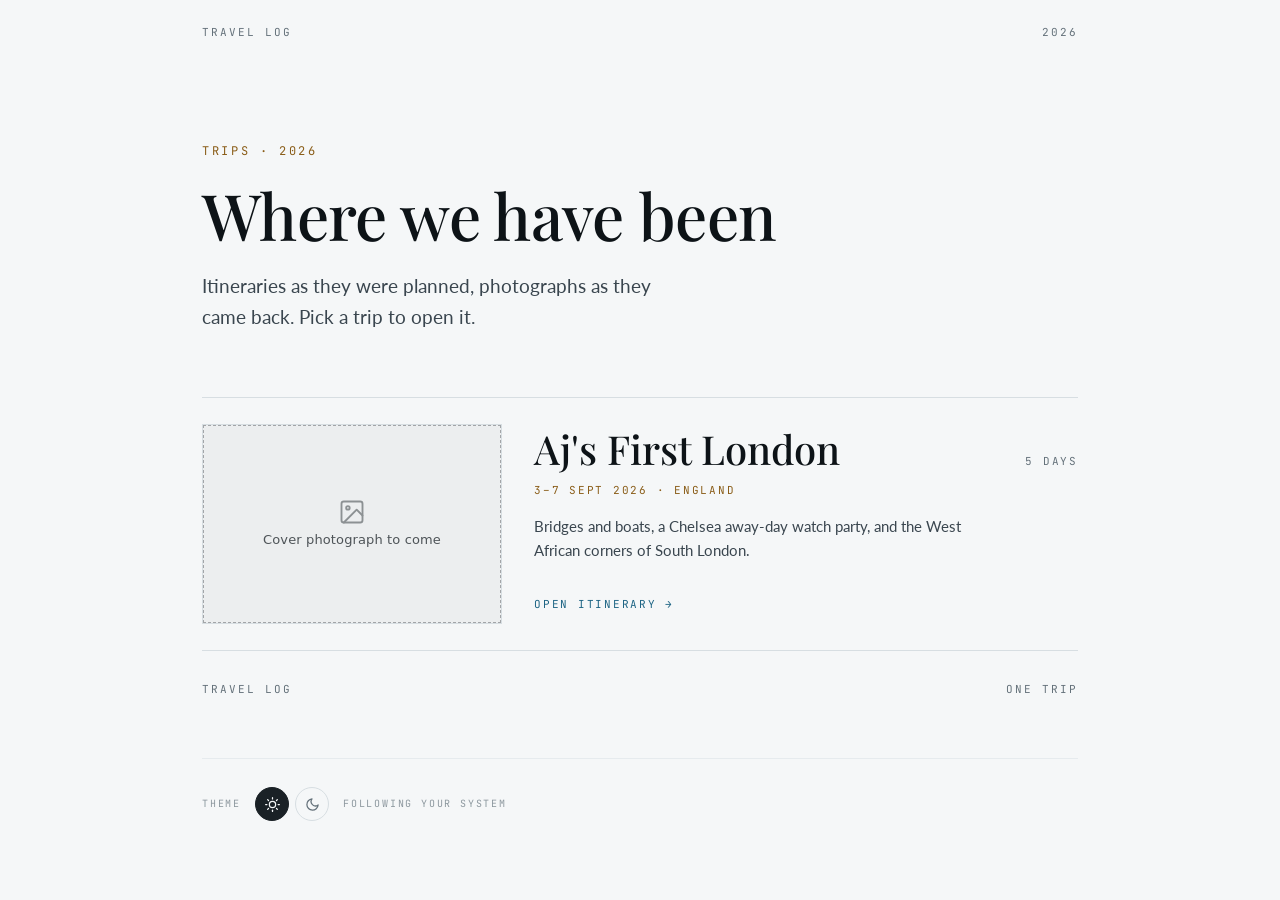
==== commit 8d6d6387: "Travel Log: split the theme control into sun and moon at the foot One button cycling three states as" ====
--- a/index.html
+++ b/index.html
@@ -38,18 +38,7 @@
 
     <header class="topbar">
       <a class="topbar-home" href="#/">Travel log</a>
-      <div class="topbar-end">
-        <button type="button" id="theme-toggle" class="theme-toggle" data-state="auto"
-                aria-label="Colour theme: auto. Activate to change.">
-          <svg class="theme-icon" viewBox="0 0 16 16" aria-hidden="true" focusable="false">
-            <circle class="ti-ring" cx="8" cy="8" r="5.3"/>
-            <path class="ti-fill ti-half" d="M8 2.7a5.3 5.3 0 0 1 0 10.6z"/>
-            <circle class="ti-fill ti-full" cx="8" cy="8" r="5.3"/>
-          </svg>
-          <span class="theme-label">Auto</span>
-        </button>
-        <div>2026</div>
-      </div>
+      <div>2026</div>
     </header>
 
     <main id="view">
@@ -61,6 +50,33 @@
       </noscript>
     </main>
 
+    <div class="theme-bar">
+      <span>Theme</span>
+      <div class="theme-buttons">
+        <button type="button" id="theme-light" class="theme-btn"
+                aria-pressed="false" aria-label="Light theme" title="Light">
+          <svg class="theme-ico" viewBox="0 0 24 24" aria-hidden="true" focusable="false">
+            <circle cx="12" cy="12" r="5"/>
+            <line x1="12" y1="1" x2="12" y2="3"/>
+            <line x1="12" y1="21" x2="12" y2="23"/>
+            <line x1="4.22" y1="4.22" x2="5.64" y2="5.64"/>
+            <line x1="18.36" y1="18.36" x2="19.78" y2="19.78"/>
+            <line x1="1" y1="12" x2="3" y2="12"/>
+            <line x1="21" y1="12" x2="23" y2="12"/>
+            <line x1="4.22" y1="19.78" x2="5.64" y2="18.36"/>
+            <line x1="18.36" y1="5.64" x2="19.78" y2="4.22"/>
+          </svg>
+        </button>
+        <button type="button" id="theme-dark" class="theme-btn"
+                aria-pressed="false" aria-label="Dark theme" title="Dark">
+          <svg class="theme-ico" viewBox="0 0 24 24" aria-hidden="true" focusable="false">
+            <path d="M21 12.79A9 9 0 1 1 11.21 3 7 7 0 0 0 21 12.79z"/>
+          </svg>
+        </button>
+      </div>
+      <span id="theme-note">Following your system</span>
+    </div>
+
   </div>
 
   <div id="lightbox"></div>
--- a/assets/styles.css
+++ b/assets/styles.css
@@ -162,7 +162,7 @@
 .topbar {
   display: flex;
   justify-content: space-between;
-  align-items: center;
+  align-items: baseline;
   padding: 24px 0;
   font-family: var(--mono);
   font-size: 11px;
@@ -174,43 +174,61 @@
 .topbar-home { color: var(--ink-faint); cursor: pointer; }
 .topbar-home:hover { color: var(--accent); }
 
-.topbar-end { display: flex; align-items: center; gap: 18px; }
-
-/* The theme control reads as a brightness dial rather than a switch: the
-   ring is the constant, and how much of it is filled is the setting. */
-.theme-toggle {
-  display: inline-flex;
+/* --- theme control -------------------------------------------------------
+   Sits at the foot of every page, outside the routed view so it never gets
+   torn down. The pressed button is whichever mode is actually showing —
+   the system's answer until the reader overrides it, theirs afterwards. */
+
+.theme-bar {
+  display: flex;
   align-items: center;
-  gap: 7px;
-  padding: 5px 11px 5px 9px;
+  flex-wrap: wrap;
+  gap: 8px 14px;
+  margin-top: 4px;
+  padding: 28px 0 44px;
+  border-top: 1px solid var(--rule-soft);
+  font-family: var(--mono);
+  font-size: 10px;
+  letter-spacing: 0.18em;
+  text-transform: uppercase;
+  color: var(--ink-dimmer);
+}
+
+.theme-buttons { display: flex; gap: 6px; }
+
+.theme-btn {
+  display: grid;
+  place-items: center;
+  width: 34px;
+  height: 34px;
+  padding: 0;
   background: none;
   border: 1px solid var(--rule);
-  border-radius: 999px;
+  border-radius: 50%;
+  color: var(--ink-faint);
   cursor: pointer;
-  font-family: var(--mono);
-  font-size: 10px;
-  letter-spacing: 0.16em;
-  text-transform: uppercase;
-  color: var(--ink-faint);
-  transition: color 0.15s ease, border-color 0.15s ease;
-}
-.theme-toggle:hover { color: var(--accent); border-color: var(--ink-dimmer); }
-.theme-toggle:focus-visible { outline: 2px solid var(--link); outline-offset: 3px; }
-
-.theme-icon { display: block; width: 13px; height: 13px; }
-.theme-icon .ti-ring { fill: none; stroke: currentColor; stroke-width: 1.4; }
-.theme-icon .ti-fill { fill: currentColor; }
-
-.theme-toggle[data-state="light"] .ti-half,
-.theme-toggle[data-state="light"] .ti-full { display: none; }
-.theme-toggle[data-state="auto"]  .ti-full { display: none; }
-.theme-toggle[data-state="dark"]  .ti-half { display: none; }
-
-/* Fixed width so cycling the label does not shuffle the topbar. */
-.theme-label { min-width: 4.1em; text-align: left; }
+  transition: color 0.15s ease, border-color 0.15s ease, background-color 0.15s ease;
+}
+.theme-btn:hover { color: var(--accent); border-color: var(--ink-dimmer); }
+.theme-btn:focus-visible { outline: 2px solid var(--link); outline-offset: 3px; }
+.theme-btn[aria-pressed="true"] {
+  color: var(--bg);
+  background: var(--ink);
+  border-color: var(--ink);
+}
+
+.theme-ico {
+  width: 15px;
+  height: 15px;
+  fill: none;
+  stroke: currentColor;
+  stroke-width: 2;
+  stroke-linecap: round;
+  stroke-linejoin: round;
+}
 
 @media (prefers-reduced-motion: reduce) {
-  .theme-toggle { transition: none; }
+  .theme-btn { transition: none; }
 }
 
 .noscript { padding: 76px 0; }
